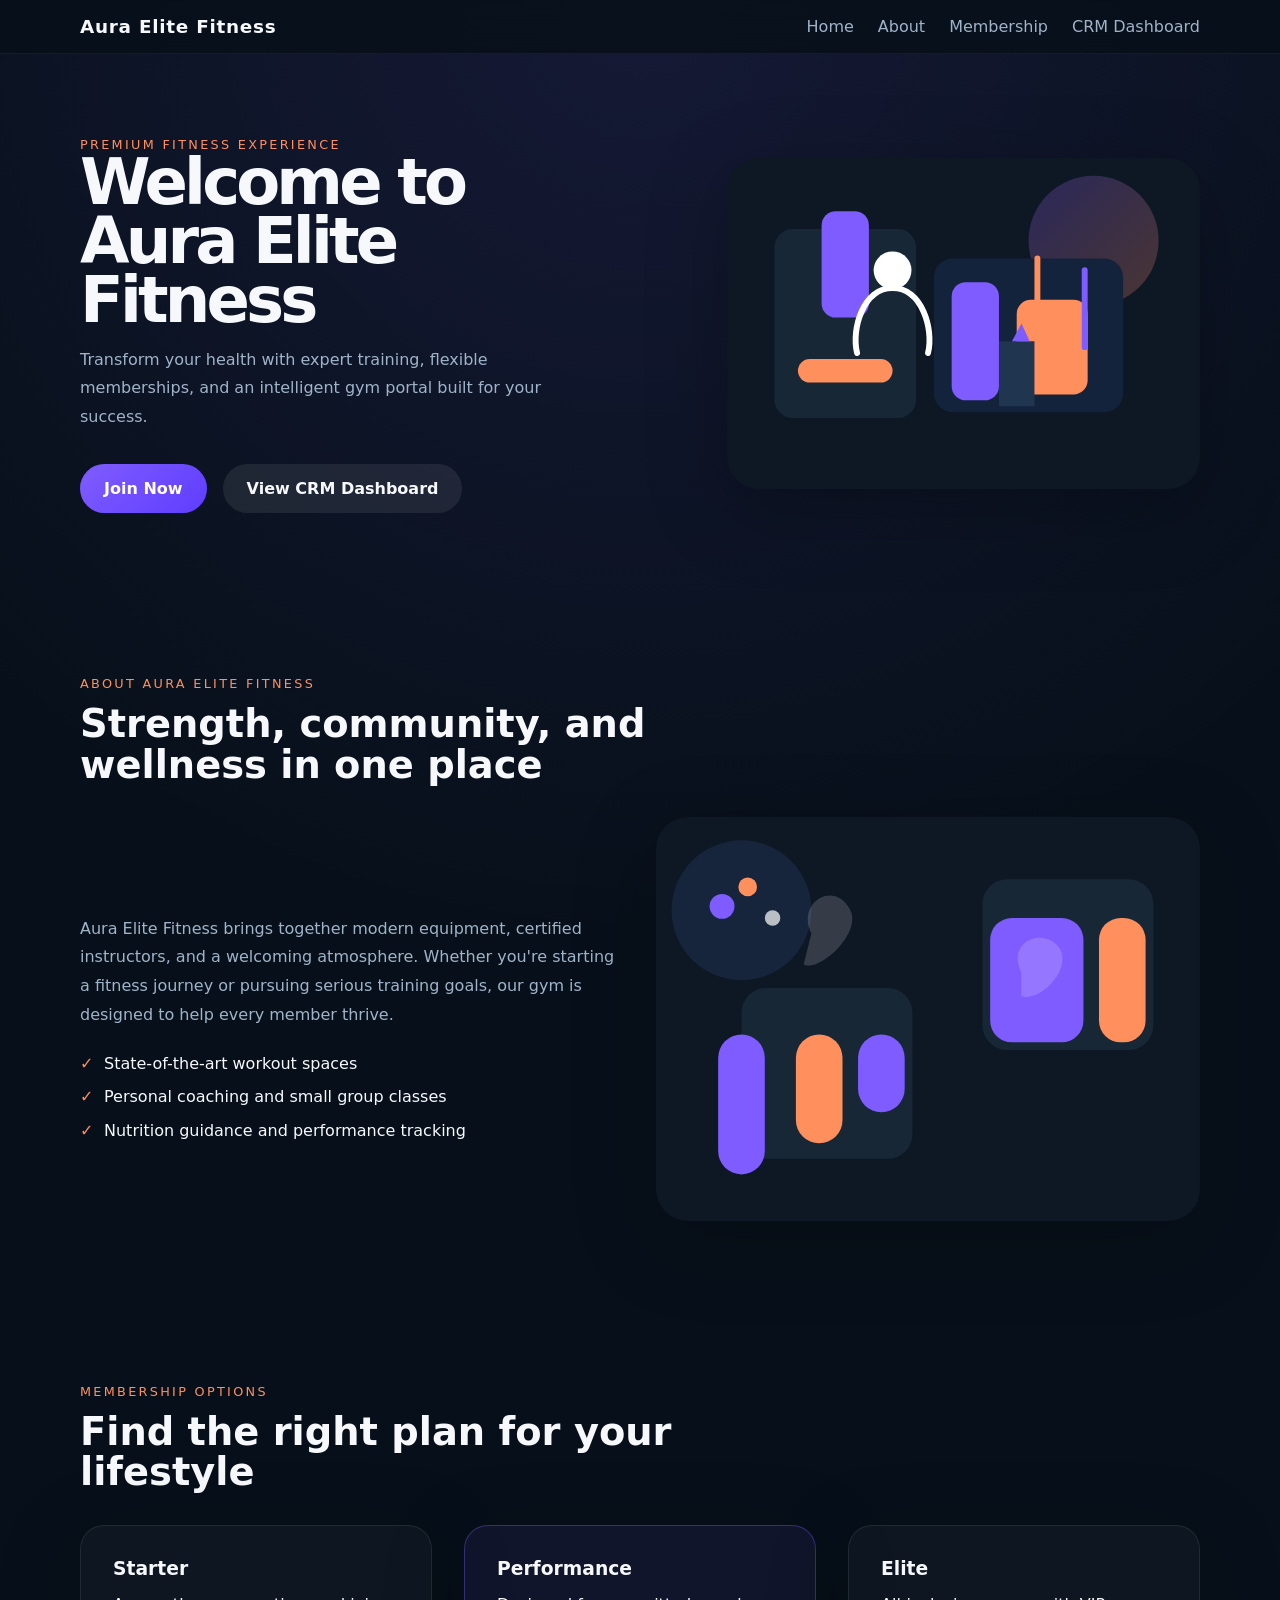
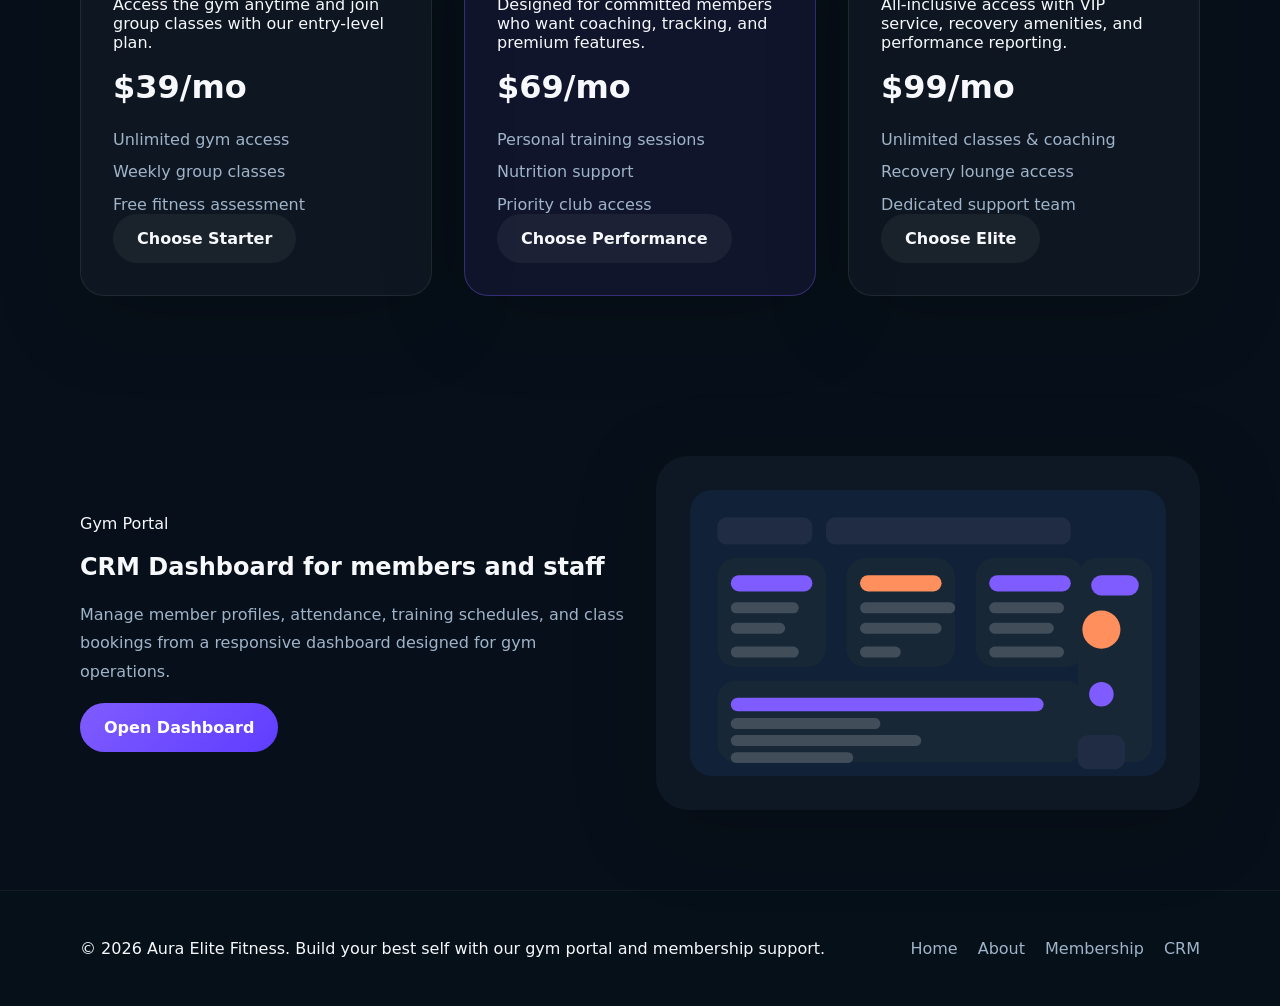
==== index.html @ 6e4826fb "Add Aura Elite Fitness static site for GitHub Pages" ====
<!DOCTYPE html>
<html lang="en">
<head>
  <meta charset="UTF-8" />
  <meta name="viewport" content="width=device-width, initial-scale=1.0" />
  <title>Aura Elite Fitness</title>
  <link rel="stylesheet" href="styles.css" />
</head>
<body>
  <header class="site-header">
    <div class="container header-inner">
      <a class="brand" href="index.html">Aura Elite Fitness</a>
      <nav class="site-nav">
        <a href="#home">Home</a>
        <a href="#about">About</a>
        <a href="#membership">Membership</a>
        <a href="crm-dashboard.html">CRM Dashboard</a>
      </nav>
      <button class="nav-toggle" aria-label="Open navigation">☰</button>
    </div>
  </header>

  <main>
    <section id="home" class="hero-section">
      <div class="container hero-grid">
        <div class="hero-copy">
          <span class="eyebrow">Premium Fitness Experience</span>
          <h1>Welcome to Aura Elite Fitness</h1>
          <p>Transform your health with expert training, flexible memberships, and an intelligent gym portal built for your success.</p>
          <div class="hero-actions">
            <a class="button primary" href="membership.html">Join Now</a>
            <a class="button secondary" href="crm-dashboard.html">View CRM Dashboard</a>
          </div>
        </div>
        <div class="hero-media">
          <img src="assets/hero.svg" alt="Aura Elite Fitness gym scene" />
        </div>
      </div>
    </section>

    <section id="about" class="section about-section">
      <div class="container">
        <div class="section-heading">
          <span>About Aura Elite Fitness</span>
          <h2>Strength, community, and wellness in one place</h2>
        </div>
        <div class="about-grid">
          <div class="about-copy">
            <p>Aura Elite Fitness brings together modern equipment, certified instructors, and a welcoming atmosphere. Whether you're starting a fitness journey or pursuing serious training goals, our gym is designed to help every member thrive.</p>
            <ul>
              <li>State-of-the-art workout spaces</li>
              <li>Personal coaching and small group classes</li>
              <li>Nutrition guidance and performance tracking</li>
            </ul>
          </div>
          <div class="about-image">
            <img src="assets/gym-workout.svg" alt="People training in gym" />
          </div>
        </div>
      </div>
    </section>

    <section id="membership" class="section membership-section">
      <div class="container">
        <div class="section-heading">
          <span>Membership Options</span>
          <h2>Find the right plan for your lifestyle</h2>
        </div>
        <div class="plans-grid">
          <article class="plan-card">
            <h3>Starter</h3>
            <p>Access the gym anytime and join group classes with our entry-level plan.</p>
            <strong>$39/mo</strong>
            <ul>
              <li>Unlimited gym access</li>
              <li>Weekly group classes</li>
              <li>Free fitness assessment</li>
            </ul>
            <a class="button tertiary" href="membership.html">Choose Starter</a>
          </article>
          <article class="plan-card featured">
            <h3>Performance</h3>
            <p>Designed for committed members who want coaching, tracking, and premium features.</p>
            <strong>$69/mo</strong>
            <ul>
              <li>Personal training sessions</li>
              <li>Nutrition support</li>
              <li>Priority club access</li>
            </ul>
            <a class="button tertiary" href="membership.html">Choose Performance</a>
          </article>
          <article class="plan-card">
            <h3>Elite</h3>
            <p>All-inclusive access with VIP service, recovery amenities, and performance reporting.</p>
            <strong>$99/mo</strong>
            <ul>
              <li>Unlimited classes & coaching</li>
              <li>Recovery lounge access</li>
              <li>Dedicated support team</li>
            </ul>
            <a class="button tertiary" href="membership.html">Choose Elite</a>
          </article>
        </div>
      </div>
    </section>

    <section class="section crm-preview-section">
      <div class="container crm-grid">
        <div class="crm-copy">
          <span>Gym Portal</span>
          <h2>CRM Dashboard for members and staff</h2>
          <p>Manage member profiles, attendance, training schedules, and class bookings from a responsive dashboard designed for gym operations.</p>
          <a class="button primary" href="crm-dashboard.html">Open Dashboard</a>
        </div>
        <div class="crm-image">
          <img src="assets/dashboard.svg" alt="CRM dashboard preview" />
        </div>
      </div>
    </section>
  </main>

  <footer class="site-footer">
    <div class="container footer-inner">
      <p>© 2026 Aura Elite Fitness. Build your best self with our gym portal and membership support.</p>
      <nav class="footer-nav">
        <a href="#home">Home</a>
        <a href="#about">About</a>
        <a href="membership.html">Membership</a>
        <a href="crm-dashboard.html">CRM</a>
      </nav>
    </div>
  </footer>

  <script src="script.js"></script>
</body>
</html>
---- styles.css ----
:root {
  --bg: #0b1018;
  --surface: #111b27;
  --surface-alt: #172236;
  --text: #f6f8fb;
  --muted: #9fb3c9;
  --primary: #7f5cff;
  --primary-strong: #5f3dff;
  --accent: #ff8f5c;
  --border: rgba(255, 255, 255, 0.08);
  --radius: 24px;
  --shadow: 0 20px 80px rgba(0, 0, 0, 0.25);
}

* {
  box-sizing: border-box;
}

html {
  scroll-behavior: smooth;
}

body {
  margin: 0;
  font-family: Inter, system-ui, -apple-system, BlinkMacSystemFont, "Segoe UI", sans-serif;
  color: var(--text);
  background: radial-gradient(circle at top, rgba(127, 92, 255, 0.12), transparent 35%), #07101a;
}

img {
  max-width: 100%;
  display: block;
}

a {
  color: inherit;
  text-decoration: none;
}

.container {
  width: min(1120px, calc(100% - 2rem));
  margin: 0 auto;
}

.site-header {
  position: sticky;
  top: 0;
  z-index: 10;
  backdrop-filter: blur(18px);
  background: rgba(7, 16, 26, 0.88);
  border-bottom: 1px solid rgba(255, 255, 255, 0.05);
}

.header-inner {
  display: flex;
  align-items: center;
  justify-content: space-between;
  gap: 1rem;
  padding: 1rem 0;
}

.brand {
  font-size: 1.15rem;
  font-weight: 700;
  letter-spacing: 0.04em;
}

.site-nav {
  display: flex;
  gap: 1.5rem;
  flex-wrap: wrap;
}

.site-nav a {
  color: var(--muted);
  transition: color 0.2s ease;
}

.site-nav a:hover {
  color: var(--text);
}

.nav-toggle {
  display: none;
  border: none;
  background: none;
  color: var(--text);
  font-size: 1.35rem;
  cursor: pointer;
}

.hero-section,
.page-hero,
.about-section,
.membership-section,
.crm-preview-section,
.dashboard-section,
.benefits-section {
  padding: 5rem 0;
}

.hero-grid,
.about-grid,
.plans-grid,
.crm-grid,
.dashboard-grid,
.dashboard-detail,
.benefits-grid {
  display: grid;
  gap: 2rem;
}

.hero-grid {
  grid-template-columns: 1.3fr 1fr;
  align-items: center;
}

.hero-copy {
  max-width: 32rem;
}

.eyebrow,
.section-heading span,
.dashboard-card span {
  text-transform: uppercase;
  letter-spacing: 0.18em;
  font-size: 0.8rem;
  color: var(--accent);
}

.hero-copy h1,
.section-heading h2,
.dashboard-card strong,
.plan-card h3,
.table-card h2,
.insights-card h2 {
  margin: 0;
}

.hero-copy h1 {
  font-size: clamp(2.75rem, 5vw, 4.25rem);
  line-height: 0.92;
  letter-spacing: -0.06em;
}

.hero-copy p,
.about-copy p,
.membership-details p,
.benefits-section p,
.crm-copy p,
.dashboard-card p {
  color: var(--muted);
  line-height: 1.8;
}

.hero-actions {
  display: flex;
  gap: 1rem;
  flex-wrap: wrap;
  margin-top: 2rem;
}

.button {
  display: inline-flex;
  align-items: center;
  justify-content: center;
  padding: 0.95rem 1.5rem;
  border-radius: 999px;
  font-weight: 600;
  transition: transform 0.2s ease, background 0.2s ease;
}

.button:hover {
  transform: translateY(-1px);
}

.button.primary {
  background: linear-gradient(135deg, var(--primary), var(--primary-strong));
  color: #fff;
}

.button.secondary {
  background: rgba(255, 255, 255, 0.08);
  color: var(--text);
}

.button.tertiary {
  background: rgba(255, 255, 255, 0.05);
  color: var(--text);
}

.hero-media,
.about-image,
.crm-image {
  position: relative;
}

.hero-media img,
.about-image img,
.crm-image img {
  border-radius: 2rem;
  box-shadow: var(--shadow);
}

.section-heading {
  max-width: 44rem;
  margin-bottom: 2rem;
}

.section-heading h2 {
  font-size: clamp(2rem, 3vw, 3rem);
  line-height: 1.05;
  margin-top: 0.75rem;
}

.about-grid {
  grid-template-columns: 1fr 1fr;
  align-items: center;
}

.about-copy ul,
.benefits-grid ul {
  list-style: none;
  padding: 0;
  margin: 1.5rem 0 0;
  display: grid;
  gap: 0.9rem;
}

.about-copy li,
.benefits-grid li {
  position: relative;
  padding-left: 1.5rem;
}

.about-copy li::before,
.benefits-grid li::before {
  content: "✓";
  position: absolute;
  left: 0;
  color: var(--accent);
}

.plans-grid {
  grid-template-columns: repeat(3, minmax(0, 1fr));
}

.plan-card,
.table-card,
.insights-card,
.dashboard-card {
  background: rgba(255, 255, 255, 0.03);
  border: 1px solid var(--border);
  border-radius: var(--radius);
  padding: 2rem;
  box-shadow: var(--shadow);
}

.plan-card h3,
.dashboard-card strong,
.table-card h2,
.insights-card h2 {
  margin-bottom: 0.8rem;
}

.plan-card strong {
  display: block;
  margin: 1rem 0;
  font-size: 2rem;
}

.plan-card ul {
  list-style: none;
  padding: 0;
  margin: 1.5rem 0 0;
  display: grid;
  gap: 0.85rem;
}

.plan-card li {
  color: var(--muted);
}

.plan-card.featured {
  border-color: rgba(127, 92, 255, 0.35);
  background: rgba(127, 92, 255, 0.08);
}

.crm-grid {
  grid-template-columns: 1fr 1fr;
  align-items: center;
}

.dashboard-grid {
  grid-template-columns: repeat(4, minmax(0, 1fr));
}

.dashboard-card {
  text-align: left;
}

.dashboard-card strong {
  display: block;
  margin-top: 1rem;
  font-size: 2rem;
}

.dashboard-detail {
  display: grid;
  grid-template-columns: 2fr 1fr;
  align-items: start;
  gap: 2rem;
  margin-top: 2rem;
}

.table-card table {
  width: 100%;
  border-collapse: collapse;
  margin-top: 1rem;
}

.table-card th,
.table-card td {
  padding: 1rem;
  border-bottom: 1px solid rgba(255, 255, 255, 0.08);
  text-align: left;
}

.table-card th {
  color: var(--muted);
  font-size: 0.95rem;
}

.insights-card ul {
  list-style: none;
  padding: 0;
  margin: 1rem 0 1.5rem;
  display: grid;
  gap: 0.9rem;
}

.insights-card li {
  color: var(--muted);
}

.benefits-grid {
  grid-template-columns: 1.35fr 1fr;
  gap: 3rem;
}

.site-footer {
  padding: 2rem 0;
  background: rgba(7, 16, 26, 0.95);
  border-top: 1px solid rgba(255, 255, 255, 0.05);
}

.footer-inner {
  display: flex;
  justify-content: space-between;
  gap: 1rem;
  align-items: center;
  flex-wrap: wrap;
}

.footer-nav {
  display: flex;
  gap: 1.25rem;
  flex-wrap: wrap;
}

.footer-nav a {
  color: var(--muted);
}

@media (max-width: 900px) {
  .hero-grid,
  .about-grid,
  .crm-grid,
  .dashboard-grid,
  .dashboard-detail,
  .benefits-grid,
  .plans-grid {
    grid-template-columns: 1fr;
  }

  .hero-section,
  .section,
  .dashboard-section {
    padding: 3rem 0;
  }

  .site-nav {
    display: none;
  }

  .nav-toggle {
    display: block;
  }
}

@media (max-width: 640px) {
  .header-inner,
  .footer-inner {
    flex-direction: column;
    align-items: flex-start;
  }

  .button {
    width: 100%;
  }
}
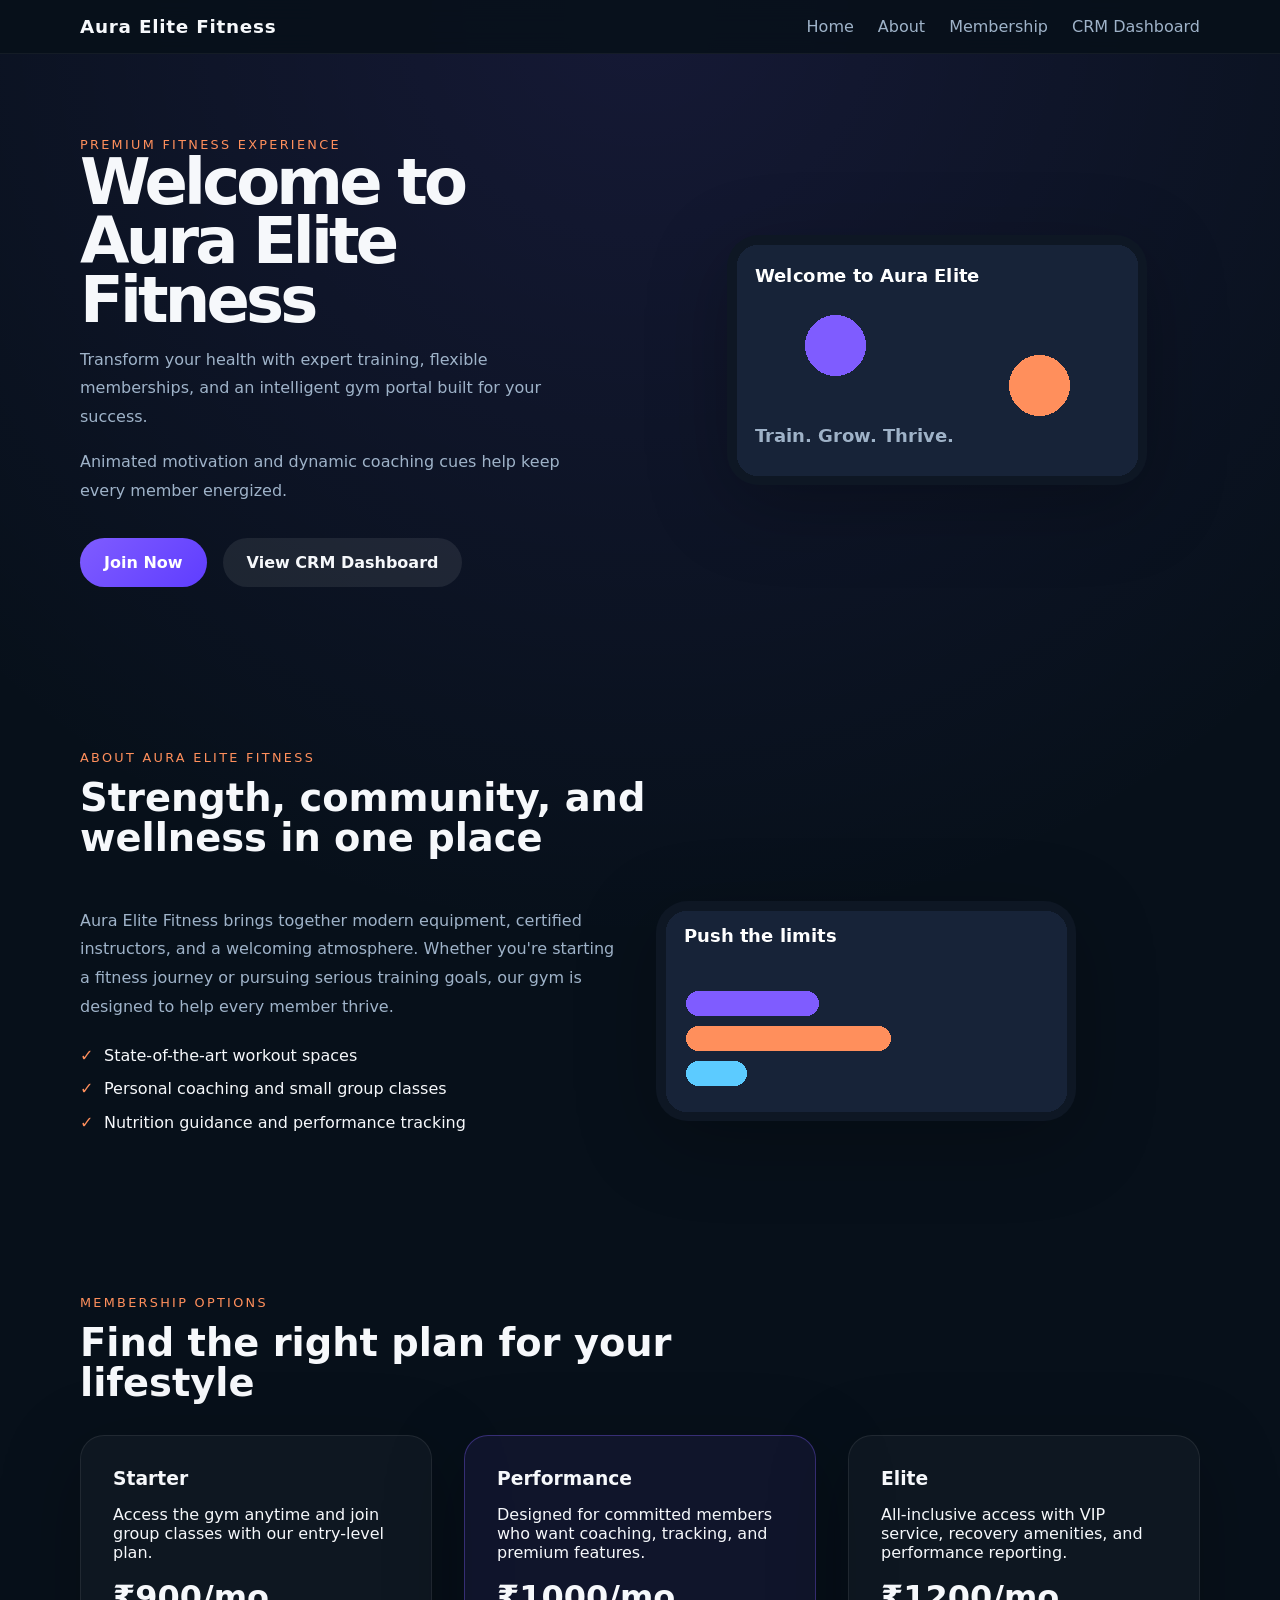
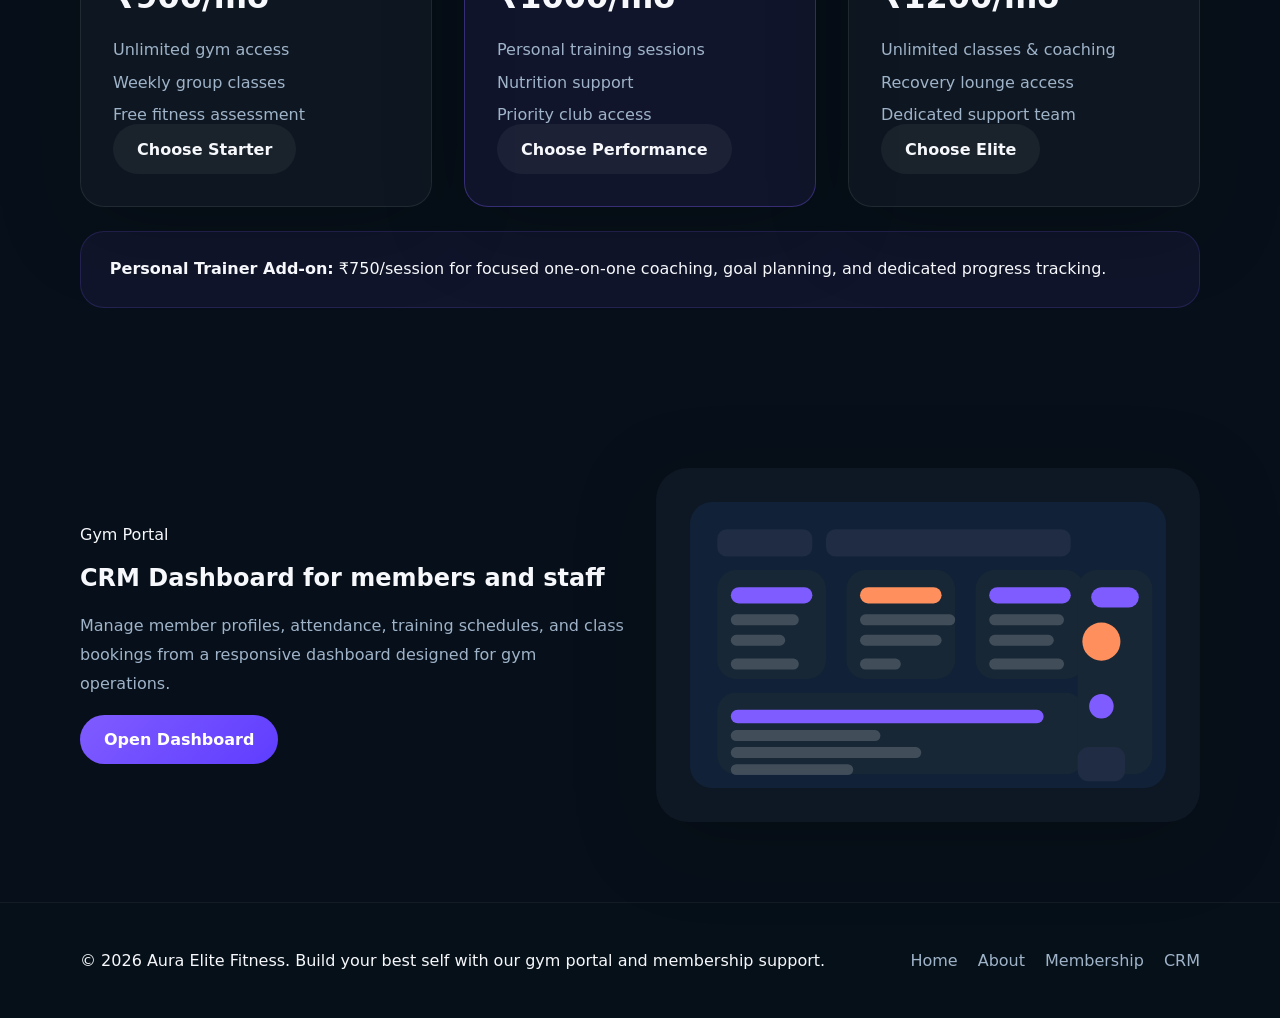
==== commit 06fcd716: "Add GIF assets and update portal pages for interactive visuals" ====
--- a/index.html
+++ b/index.html
@@ -27,13 +27,14 @@
           <span class="eyebrow">Premium Fitness Experience</span>
           <h1>Welcome to Aura Elite Fitness</h1>
           <p>Transform your health with expert training, flexible memberships, and an intelligent gym portal built for your success.</p>
+          <p class="hero-note">Animated motivation and dynamic coaching cues help keep every member energized.</p>
           <div class="hero-actions">
             <a class="button primary" href="membership.html">Join Now</a>
             <a class="button secondary" href="crm-dashboard.html">View CRM Dashboard</a>
           </div>
         </div>
         <div class="hero-media">
-          <img src="assets/hero.svg" alt="Aura Elite Fitness gym scene" />
+          <img src="assets/welcome.gif" alt="Animated welcome for Aura Elite Fitness" />
         </div>
       </div>
     </section>
@@ -54,7 +55,7 @@
             </ul>
           </div>
           <div class="about-image">
-            <img src="assets/gym-workout.svg" alt="People training in gym" />
+            <img src="assets/motivate.gif" alt="Motivational fitness animation" />
           </div>
         </div>
       </div>
@@ -70,7 +71,7 @@
           <article class="plan-card">
             <h3>Starter</h3>
             <p>Access the gym anytime and join group classes with our entry-level plan.</p>
-            <strong>$39/mo</strong>
+            <strong>₹900/mo</strong>
             <ul>
               <li>Unlimited gym access</li>
               <li>Weekly group classes</li>
@@ -81,7 +82,7 @@
           <article class="plan-card featured">
             <h3>Performance</h3>
             <p>Designed for committed members who want coaching, tracking, and premium features.</p>
-            <strong>$69/mo</strong>
+            <strong>₹1000/mo</strong>
             <ul>
               <li>Personal training sessions</li>
               <li>Nutrition support</li>
@@ -92,7 +93,7 @@
           <article class="plan-card">
             <h3>Elite</h3>
             <p>All-inclusive access with VIP service, recovery amenities, and performance reporting.</p>
-            <strong>$99/mo</strong>
+            <strong>₹1200/mo</strong>
             <ul>
               <li>Unlimited classes & coaching</li>
               <li>Recovery lounge access</li>
@@ -100,6 +101,9 @@
             </ul>
             <a class="button tertiary" href="membership.html">Choose Elite</a>
           </article>
+        </div>
+        <div class="trainer-addon">
+          <p><strong>Personal Trainer Add-on:</strong> ₹750/session for focused one-on-one coaching, goal planning, and dedicated progress tracking.</p>
         </div>
       </div>
     </section>
--- a/styles.css
+++ b/styles.css
@@ -242,7 +242,38 @@
 }
 
 .plans-grid {
-  grid-template-columns: repeat(3, minmax(0, 1fr));
+  grid-template-columns: repeat(auto-fit, minmax(240px, 1fr));
+}
+
+.centered-visual {
+  margin-top: 2rem;
+  display: flex;
+  justify-content: center;
+}
+
+.centered-visual img {
+  width: min(100%, 420px);
+  border-radius: 2rem;
+  box-shadow: var(--shadow);
+}
+
+.hero-note {
+  margin-top: 1rem;
+  color: #d0d8f2;
+}
+
+.trainer-addon {
+  margin-top: 1.5rem;
+  padding: 1.45rem 1.8rem;
+  background: rgba(127, 92, 255, 0.08);
+  border: 1px solid rgba(127, 92, 255, 0.18);
+  border-radius: var(--radius);
+  color: var(--text);
+}
+
+.trainer-addon p {
+  margin: 0;
+  line-height: 1.8;
 }
 
 .plan-card,
@@ -292,7 +323,7 @@
 }
 
 .dashboard-grid {
-  grid-template-columns: repeat(4, minmax(0, 1fr));
+  grid-template-columns: repeat(auto-fit, minmax(240px, 1fr));
 }
 
 .dashboard-card {
